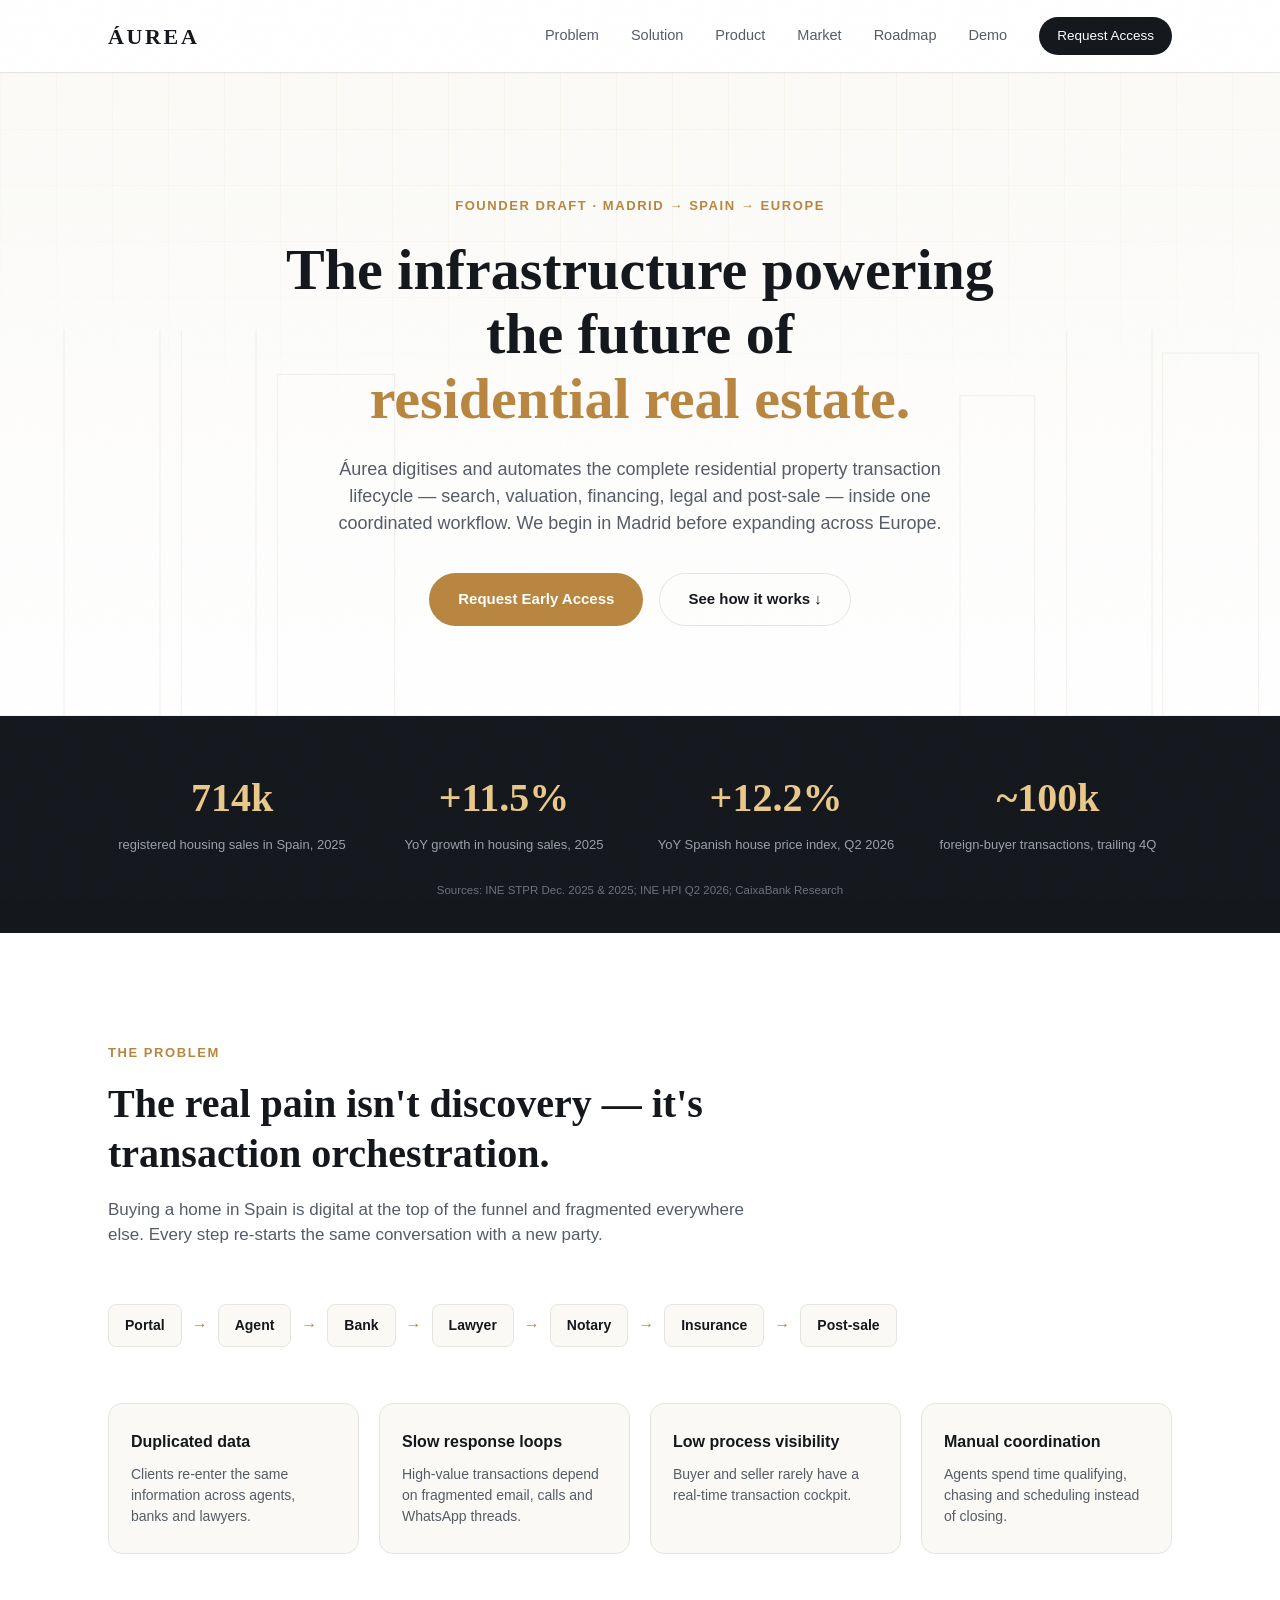
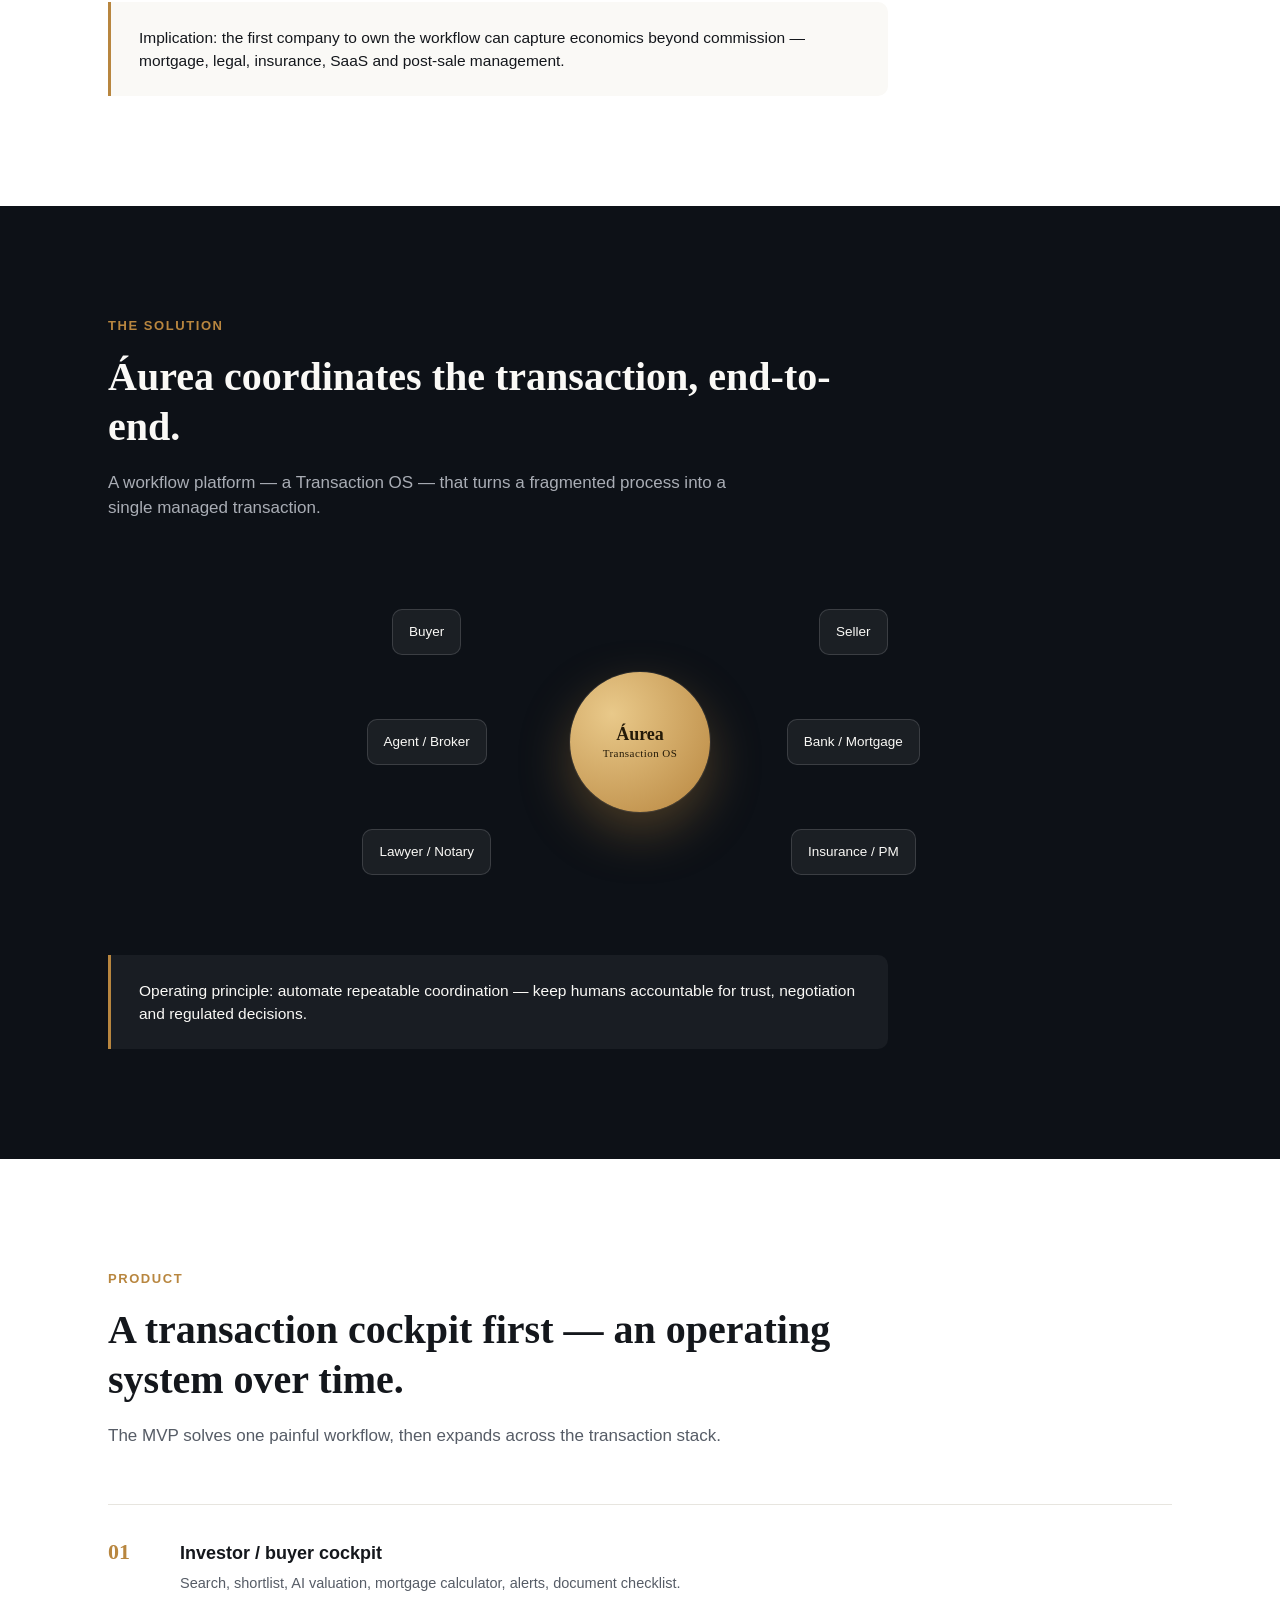
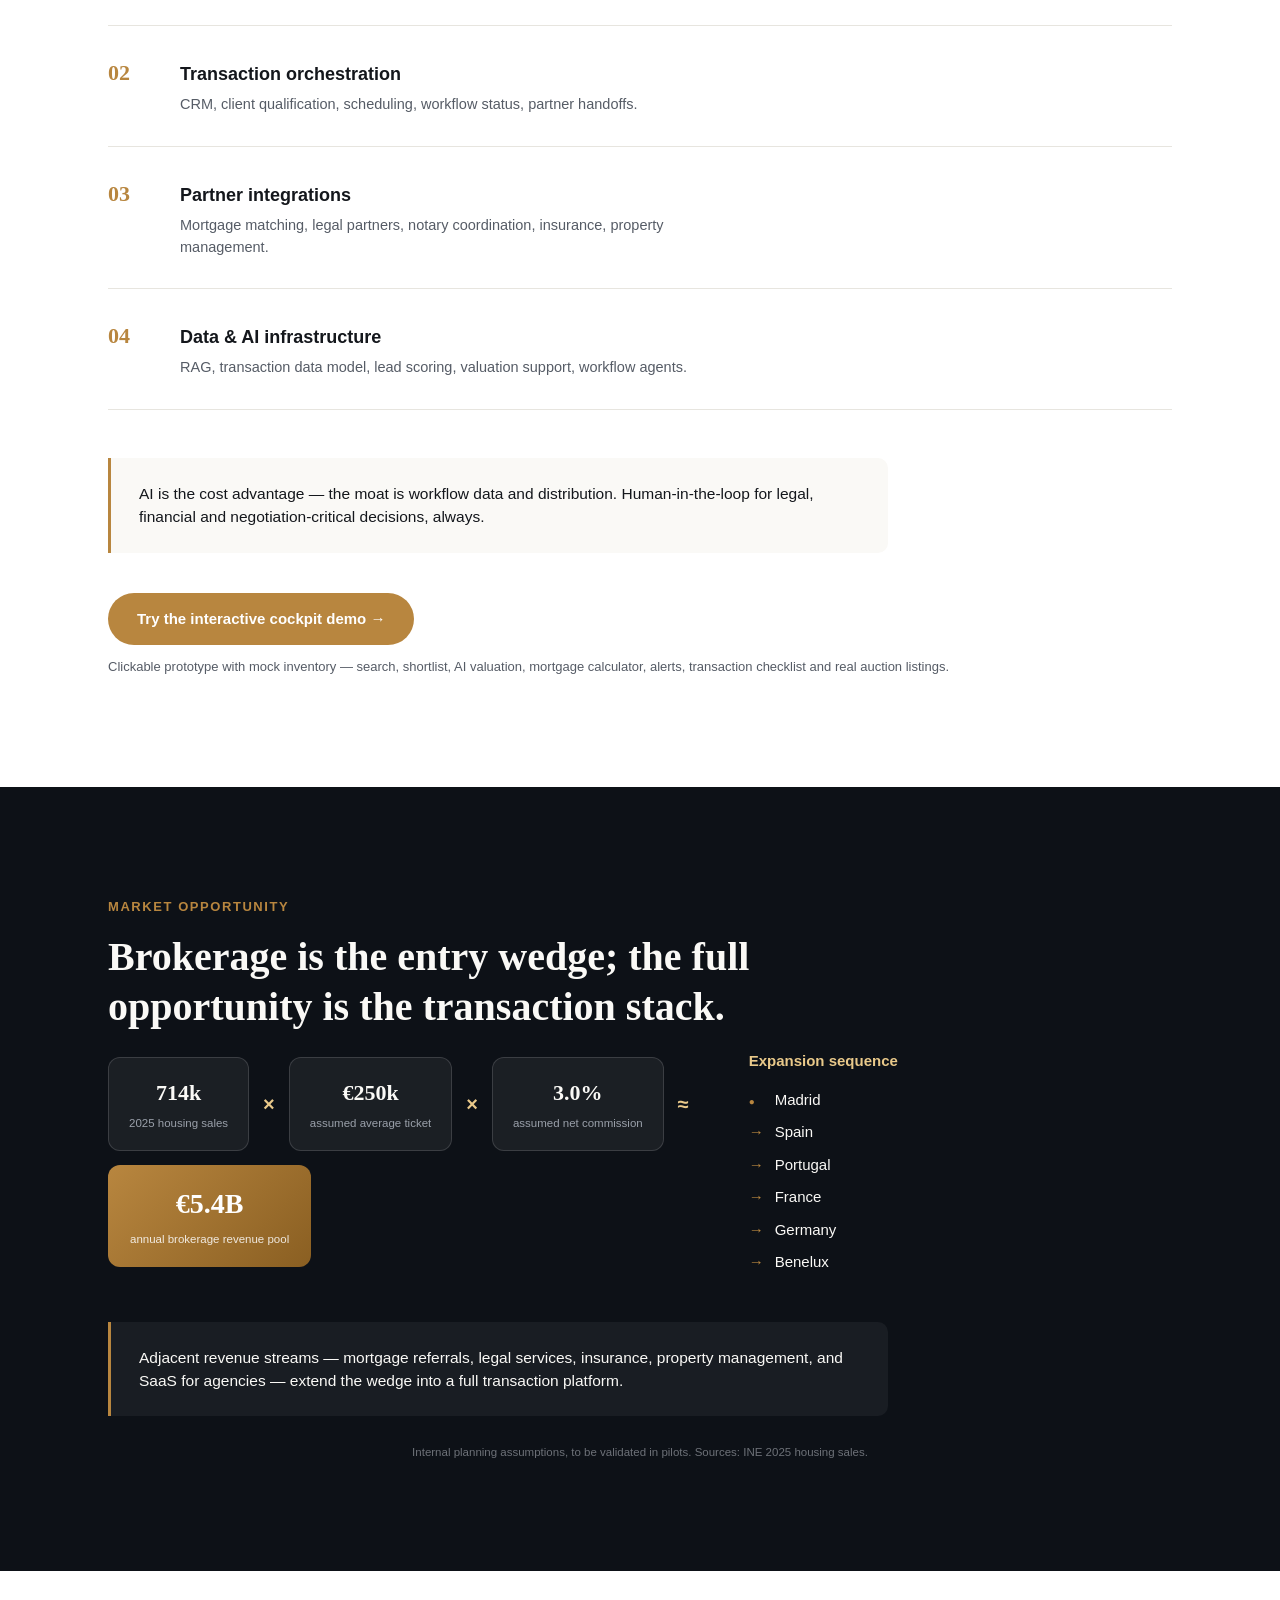
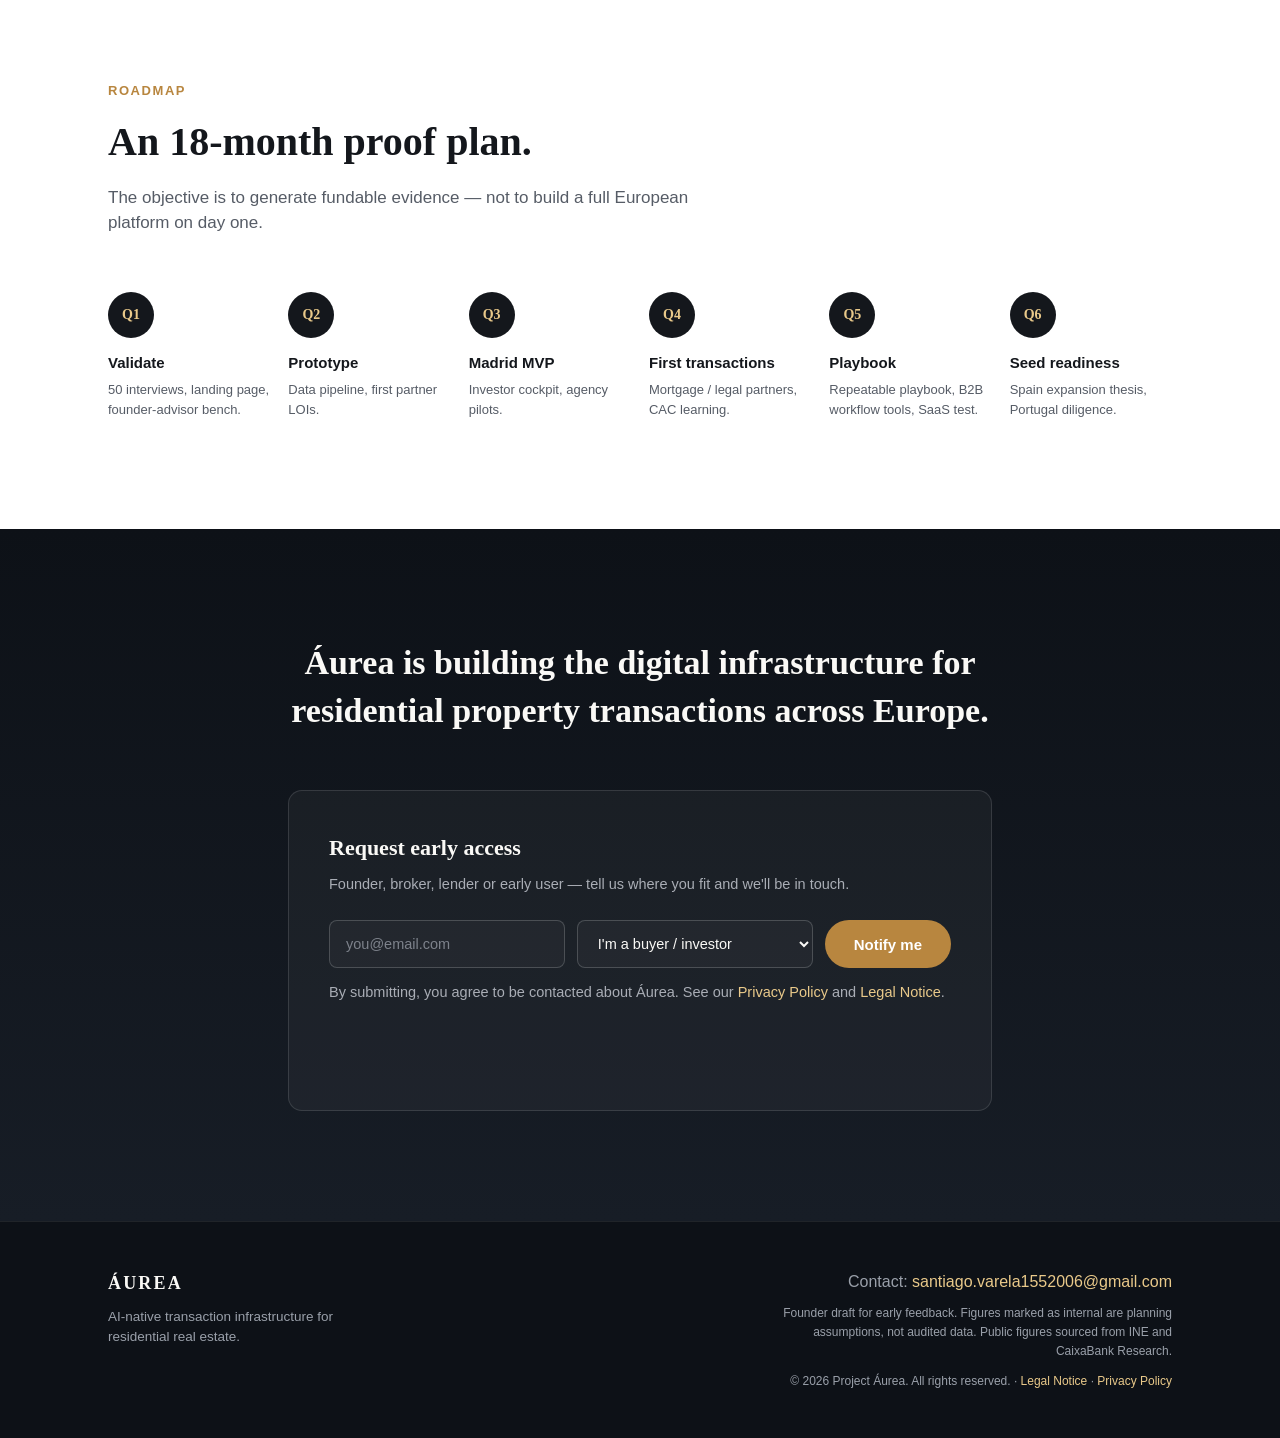
==== index.html @ 5ff8ce3e "Add files via upload" ====
<!DOCTYPE html>
<html lang="en">
<head>
<meta charset="UTF-8">
<meta name="viewport" content="width=device-width, initial-scale=1.0">
<title>Áurea — AI-Native Transaction Infrastructure for Residential Real Estate</title>
<meta name="description" content="Áurea digitises and automates the complete residential property transaction lifecycle — starting in Madrid, expanding across Europe.">
<link rel="icon" href="data:image/svg+xml,<svg xmlns=%22http://www.w3.org/2000/svg%22 viewBox=%220 0 100 100%22><text y=%22.9em%22 font-size=%2290%22 fill=%22%23c9a35a%22>A</text></svg>">
<link rel="stylesheet" href="styles.css">
</head>
<body>

<div class="noise-overlay"></div>

<header class="site-header" id="header">
  <div class="container header-inner">
    <a href="#top" class="logo">ÁUREA</a>
    <nav class="main-nav" id="main-nav">
      <a href="#problem">Problem</a>
      <a href="#solution">Solution</a>
      <a href="#product">Product</a>
      <a href="#market">Market</a>
      <a href="#roadmap">Roadmap</a>
      <a href="cockpit/index.html">Demo</a>
      <a href="#contact" class="nav-cta">Request Access</a>
    </nav>
    <button class="nav-toggle" id="nav-toggle" aria-label="Toggle menu">
      <span></span><span></span><span></span>
    </button>
  </div>
</header>

<main id="top">

  <!-- HERO -->
  <section class="hero">
    <div class="hero-bg" aria-hidden="true">
      <svg viewBox="0 0 1200 800" preserveAspectRatio="xMidYMax slice" class="skyline">
        <g fill="none" stroke="currentColor" stroke-width="1">
          <rect x="60" y="420" width="90" height="380"/>
          <rect x="170" y="340" width="70" height="460"/>
          <rect x="260" y="480" width="110" height="320"/>
          <rect x="1000" y="380" width="80" height="420"/>
          <rect x="1090" y="460" width="90" height="340"/>
          <rect x="900" y="500" width="70" height="300"/>
          <line x1="0" y1="800" x2="1200" y2="800"/>
        </g>
      </svg>
      <div class="grid-lines"></div>
    </div>
    <div class="container hero-inner reveal">
      <p class="eyebrow">Founder draft &middot; Madrid &rarr; Spain &rarr; Europe</p>
      <h1>The infrastructure powering the future of<br><span class="accent">residential real estate.</span></h1>
      <p class="hero-sub">Áurea digitises and automates the complete residential property transaction
        lifecycle — search, valuation, financing, legal and post-sale — inside one coordinated workflow.
        We begin in Madrid before expanding across Europe.</p>
      <div class="hero-actions">
        <a href="#contact" class="btn btn-primary">Request Early Access</a>
        <a href="#solution" class="btn btn-ghost">See how it works ↓</a>
      </div>
    </div>
  </section>

  <!-- STATS BAR -->
  <section class="stats-bar reveal">
    <div class="container stats-grid">
      <div class="stat">
        <span class="stat-num">714k</span>
        <span class="stat-label">registered housing sales in Spain, 2025</span>
      </div>
      <div class="stat">
        <span class="stat-num">+11.5%</span>
        <span class="stat-label">YoY growth in housing sales, 2025</span>
      </div>
      <div class="stat">
        <span class="stat-num">+12.2%</span>
        <span class="stat-label">YoY Spanish house price index, Q2 2026</span>
      </div>
      <div class="stat">
        <span class="stat-num">~100k</span>
        <span class="stat-label">foreign-buyer transactions, trailing 4Q</span>
      </div>
    </div>
    <p class="container stats-source">Sources: INE STPR Dec. 2025 &amp; 2025; INE HPI Q2 2026; CaixaBank Research</p>
  </section>

  <!-- PROBLEM -->
  <section class="section" id="problem">
    <div class="container">
      <p class="section-eyebrow reveal">The Problem</p>
      <h2 class="section-title reveal">The real pain isn't discovery — it's transaction orchestration.</h2>
      <p class="section-lead reveal">Buying a home in Spain is digital at the top of the funnel and fragmented
        everywhere else. Every step re-starts the same conversation with a new party.</p>

      <div class="journey reveal" aria-label="Fragmented buyer journey">
        <span>Portal</span><i>→</i><span>Agent</span><i>→</i><span>Bank</span><i>→</i>
        <span>Lawyer</span><i>→</i><span>Notary</span><i>→</i><span>Insurance</span><i>→</i><span>Post-sale</span>
      </div>

      <div class="card-grid reveal">
        <div class="pain-card">
          <h3>Duplicated data</h3>
          <p>Clients re-enter the same information across agents, banks and lawyers.</p>
        </div>
        <div class="pain-card">
          <h3>Slow response loops</h3>
          <p>High-value transactions depend on fragmented email, calls and WhatsApp threads.</p>
        </div>
        <div class="pain-card">
          <h3>Low process visibility</h3>
          <p>Buyer and seller rarely have a real-time transaction cockpit.</p>
        </div>
        <div class="pain-card">
          <h3>Manual coordination</h3>
          <p>Agents spend time qualifying, chasing and scheduling instead of closing.</p>
        </div>
      </div>

      <p class="callout reveal">Implication: the first company to own the workflow can capture economics
        beyond commission — mortgage, legal, insurance, SaaS and post-sale management.</p>
    </div>
  </section>

  <!-- SOLUTION -->
  <section class="section section-dark" id="solution">
    <div class="container">
      <p class="section-eyebrow reveal">The Solution</p>
      <h2 class="section-title reveal">Áurea coordinates the transaction, end-to-end.</h2>
      <p class="section-lead reveal">A workflow platform — a Transaction OS — that turns a fragmented process
        into a single managed transaction.</p>

      <div class="hub-diagram reveal">
        <div class="hub-center">Áurea<br><span>Transaction OS</span></div>
        <div class="hub-node n1">Buyer</div>
        <div class="hub-node n2">Seller</div>
        <div class="hub-node n3">Agent / Broker</div>
        <div class="hub-node n4">Bank / Mortgage</div>
        <div class="hub-node n5">Lawyer / Notary</div>
        <div class="hub-node n6">Insurance / PM</div>
      </div>

      <p class="callout callout-light reveal">Operating principle: automate repeatable coordination — keep
        humans accountable for trust, negotiation and regulated decisions.</p>
    </div>
  </section>

  <!-- PRODUCT -->
  <section class="section" id="product">
    <div class="container">
      <p class="section-eyebrow reveal">Product</p>
      <h2 class="section-title reveal">A transaction cockpit first — an operating system over time.</h2>
      <p class="section-lead reveal">The MVP solves one painful workflow, then expands across the transaction stack.</p>

      <div class="layer-list reveal">
        <div class="layer-row">
          <span class="layer-num">01</span>
          <div>
            <h3>Investor / buyer cockpit</h3>
            <p>Search, shortlist, AI valuation, mortgage calculator, alerts, document checklist.</p>
          </div>
        </div>
        <div class="layer-row">
          <span class="layer-num">02</span>
          <div>
            <h3>Transaction orchestration</h3>
            <p>CRM, client qualification, scheduling, workflow status, partner handoffs.</p>
          </div>
        </div>
        <div class="layer-row">
          <span class="layer-num">03</span>
          <div>
            <h3>Partner integrations</h3>
            <p>Mortgage matching, legal partners, notary coordination, insurance, property management.</p>
          </div>
        </div>
        <div class="layer-row">
          <span class="layer-num">04</span>
          <div>
            <h3>Data &amp; AI infrastructure</h3>
            <p>RAG, transaction data model, lead scoring, valuation support, workflow agents.</p>
          </div>
        </div>
      </div>

      <p class="callout reveal">AI is the cost advantage — the moat is workflow data and distribution.
        Human-in-the-loop for legal, financial and negotiation-critical decisions, always.</p>

      <div class="reveal" style="margin-top:40px;">
        <a href="cockpit/index.html" class="btn btn-primary">Try the interactive cockpit demo →</a>
        <p style="margin-top:12px; font-size:13px; color:var(--ink-soft);">Clickable prototype with mock inventory — search, shortlist, AI valuation, mortgage calculator, alerts, transaction checklist and real auction listings.</p>
      </div>
    </div>
  </section>

  <!-- MARKET -->
  <section class="section section-dark" id="market">
    <div class="container">
      <p class="section-eyebrow reveal">Market Opportunity</p>
      <h2 class="section-title reveal">Brokerage is the entry wedge; the full opportunity is the transaction stack.</h2>

      <div class="market-grid reveal">
        <div class="market-calc">
          <div class="calc-row"><span>714k</span><small>2025 housing sales</small></div>
          <div class="calc-op">×</div>
          <div class="calc-row"><span>€250k</span><small>assumed average ticket</small></div>
          <div class="calc-op">×</div>
          <div class="calc-row"><span>3.0%</span><small>assumed net commission</small></div>
          <div class="calc-op">≈</div>
          <div class="calc-result"><span>€5.4B</span><small>annual brokerage revenue pool</small></div>
        </div>

        <div class="expansion-path">
          <h3>Expansion sequence</h3>
          <ol>
            <li>Madrid</li>
            <li>Spain</li>
            <li>Portugal</li>
            <li>France</li>
            <li>Germany</li>
            <li>Benelux</li>
          </ol>
        </div>
      </div>

      <p class="callout callout-light reveal">Adjacent revenue streams — mortgage referrals, legal services,
        insurance, property management, and SaaS for agencies — extend the wedge into a full transaction platform.</p>
      <p class="stats-source reveal">Internal planning assumptions, to be validated in pilots. Sources: INE 2025 housing sales.</p>
    </div>
  </section>

  <!-- ROADMAP -->
  <section class="section" id="roadmap">
    <div class="container">
      <p class="section-eyebrow reveal">Roadmap</p>
      <h2 class="section-title reveal">An 18-month proof plan.</h2>
      <p class="section-lead reveal">The objective is to generate fundable evidence — not to build a full
        European platform on day one.</p>

      <div class="timeline reveal">
        <div class="tl-item">
          <div class="tl-marker">Q1</div>
          <div class="tl-content"><h3>Validate</h3><p>50 interviews, landing page, founder-advisor bench.</p></div>
        </div>
        <div class="tl-item">
          <div class="tl-marker">Q2</div>
          <div class="tl-content"><h3>Prototype</h3><p>Data pipeline, first partner LOIs.</p></div>
        </div>
        <div class="tl-item">
          <div class="tl-marker">Q3</div>
          <div class="tl-content"><h3>Madrid MVP</h3><p>Investor cockpit, agency pilots.</p></div>
        </div>
        <div class="tl-item">
          <div class="tl-marker">Q4</div>
          <div class="tl-content"><h3>First transactions</h3><p>Mortgage / legal partners, CAC learning.</p></div>
        </div>
        <div class="tl-item">
          <div class="tl-marker">Q5</div>
          <div class="tl-content"><h3>Playbook</h3><p>Repeatable playbook, B2B workflow tools, SaaS test.</p></div>
        </div>
        <div class="tl-item">
          <div class="tl-marker">Q6</div>
          <div class="tl-content"><h3>Seed readiness</h3><p>Spain expansion thesis, Portugal diligence.</p></div>
        </div>
      </div>
    </div>
  </section>

  <!-- VISION / CTA -->
  <section class="vision reveal">
    <div class="container vision-inner">
      <h2>Áurea is building the digital infrastructure for<br>residential property transactions across Europe.</h2>
      <div id="contact" class="contact-card">
        <h3>Request early access</h3>
        <p>Founder, broker, lender or early user — tell us where you fit and we'll be in touch.</p>
        <form id="access-form" class="access-form">
          <input type="email" id="email-input" name="email" placeholder="you@email.com" required autocomplete="email">
          <select id="role-input" name="role">
            <option value="Prospective buyer/investor">I'm a buyer / investor</option>
            <option value="Agency / broker">I'm an agency / broker</option>
            <option value="Mortgage / legal / insurance partner">I'm a potential partner</option>
            <option value="Investor / advisor">I'm an investor / advisor</option>
            <option value="Other">Other</option>
          </select>
          <button type="submit" class="btn btn-primary">Notify me</button>
        </form>
        <p class="form-consent">By submitting, you agree to be contacted about Áurea. See our <a href="privacy.html">Privacy Policy</a> and <a href="legal-notice.html">Legal Notice</a>.</p>
        <p id="form-note" class="form-note"></p>
      </div>
    </div>
  </section>

</main>

<footer class="site-footer">
  <div class="container footer-inner">
    <div>
      <span class="logo small">ÁUREA</span>
      <p class="footer-tag">AI-native transaction infrastructure for residential real estate.</p>
    </div>
    <div class="footer-meta">
      <p>Contact: <a href="mailto:santiago.varela1552006@gmail.com">santiago.varela1552006@gmail.com</a></p>
      <p class="footer-disclaimer">Founder draft for early feedback. Figures marked as internal are planning
        assumptions, not audited data. Public figures sourced from INE and CaixaBank Research.</p>
      <p class="footer-copy">© <span id="year"></span> Project Áurea. All rights reserved. &middot; <a href="legal-notice.html">Legal Notice</a> &middot; <a href="privacy.html">Privacy Policy</a></p>
    </div>
  </div>
</footer>

<script src="script.js"></script>
</body>
</html>
---- styles.css ----
:root {
  --bg: #ffffff;
  --bg-dark: #0d1117;
  --ink: #14171c;
  --ink-soft: #565c66;
  --line: #e7e5df;
  --gold: #b8863f;
  --gold-light: #e9c98a;
  --cream: #faf9f6;
  --radius: 14px;
  --maxw: 1120px;
  --ff: "Inter", -apple-system, BlinkMacSystemFont, "Segoe UI", Helvetica, Arial, sans-serif;
  --ff-serif: "Georgia", "Times New Roman", serif;
}

* { box-sizing: border-box; margin: 0; padding: 0; }

html { scroll-behavior: smooth; }

body {
  font-family: var(--ff);
  color: var(--ink);
  background: var(--bg);
  line-height: 1.5;
  -webkit-font-smoothing: antialiased;
}

.container {
  max-width: var(--maxw);
  margin: 0 auto;
  padding: 0 28px;
}

.noise-overlay {
  position: fixed;
  inset: 0;
  pointer-events: none;
  z-index: 9999;
  opacity: 0.02;
  background-image: url("data:image/svg+xml,%3Csvg xmlns='http://www.w3.org/2000/svg' width='120' height='120'%3E%3Cfilter id='n'%3E%3CfeTurbulence type='fractalNoise' baseFrequency='0.9' numOctaves='2' stitchTiles='stitch'/%3E%3C/filter%3E%3Crect width='100%25' height='100%25' filter='url(%23n)'/%3E%3C/svg%3E");
}

/* ---------- Header ---------- */
.site-header {
  position: sticky;
  top: 0;
  z-index: 100;
  background: rgba(255,255,255,0.85);
  backdrop-filter: blur(10px);
  border-bottom: 1px solid var(--line);
}

.header-inner {
  display: flex;
  align-items: center;
  justify-content: space-between;
  height: 72px;
}

.logo {
  font-family: var(--ff-serif);
  font-size: 22px;
  letter-spacing: 0.12em;
  font-weight: 700;
  color: var(--ink);
  text-decoration: none;
}
.logo.small { font-size: 18px; color: var(--cream); }

.main-nav {
  display: flex;
  align-items: center;
  gap: 32px;
}

.main-nav a {
  color: var(--ink-soft);
  text-decoration: none;
  font-size: 14.5px;
  font-weight: 500;
  transition: color 0.2s;
}
.main-nav a:hover { color: var(--ink); }

.nav-cta {
  background: var(--ink);
  color: #fff !important;
  padding: 9px 18px;
  border-radius: 30px;
  font-size: 13.5px !important;
}
.nav-cta:hover { background: var(--gold); }

.nav-toggle {
  display: none;
  flex-direction: column;
  gap: 5px;
  background: none;
  border: none;
  cursor: pointer;
  padding: 6px;
}
.nav-toggle span { width: 22px; height: 2px; background: var(--ink); display: block; }

/* ---------- Buttons ---------- */
.btn {
  display: inline-flex;
  align-items: center;
  justify-content: center;
  padding: 14px 28px;
  border-radius: 40px;
  font-size: 15px;
  font-weight: 600;
  text-decoration: none;
  cursor: pointer;
  border: 1px solid transparent;
  transition: all 0.2s ease;
}
.btn-primary {
  background: var(--gold);
  color: #fff;
}
.btn-primary:hover { background: #a3762f; transform: translateY(-1px); }
.btn-ghost {
  background: transparent;
  color: var(--ink);
  border-color: var(--line);
}
.btn-ghost:hover { border-color: var(--ink); }

.section-dark .btn-ghost { color: var(--cream); border-color: rgba(255,255,255,0.25); }

/* ---------- Hero ---------- */
.hero {
  position: relative;
  padding: 120px 0 90px;
  overflow: hidden;
  background: linear-gradient(180deg, #fbfaf7 0%, #ffffff 100%);
}

.hero-bg {
  position: absolute;
  inset: 0;
  z-index: 0;
  color: var(--line);
  overflow: hidden;
}
.skyline { position: absolute; bottom: 0; left: 0; width: 100%; height: 60%; opacity: 0.55; }
.grid-lines {
  position: absolute;
  inset: 0;
  background-image:
    linear-gradient(rgba(184,134,63,0.05) 1px, transparent 1px),
    linear-gradient(90deg, rgba(184,134,63,0.05) 1px, transparent 1px);
  background-size: 56px 56px;
  mask-image: radial-gradient(ellipse 70% 60% at 50% 0%, black 40%, transparent 100%);
}

.hero-inner {
  position: relative;
  z-index: 1;
  max-width: 780px;
  margin: 0 auto;
  text-align: center;
}

.eyebrow {
  display: inline-block;
  font-size: 13px;
  font-weight: 600;
  letter-spacing: 0.12em;
  text-transform: uppercase;
  color: var(--gold);
  margin-bottom: 22px;
}

.hero h1 {
  font-family: var(--ff-serif);
  font-size: clamp(34px, 5.5vw, 58px);
  line-height: 1.12;
  font-weight: 700;
  color: var(--ink);
  margin-bottom: 24px;
}
.hero h1 .accent { color: var(--gold); }

.hero-sub {
  font-size: 18px;
  color: var(--ink-soft);
  max-width: 620px;
  margin: 0 auto 36px;
}

.hero-actions {
  display: flex;
  gap: 16px;
  justify-content: center;
  flex-wrap: wrap;
}

/* ---------- Stats bar ---------- */
.stats-bar {
  background: var(--ink);
  color: var(--cream);
  padding: 52px 0 34px;
}
.stats-grid {
  display: grid;
  grid-template-columns: repeat(4, 1fr);
  gap: 24px;
  text-align: center;
}
.stat-num {
  display: block;
  font-family: var(--ff-serif);
  font-size: 40px;
  color: var(--gold-light);
  font-weight: 700;
  margin-bottom: 8px;
}
.stat-label {
  display: block;
  font-size: 13px;
  color: #9aa0aa;
  line-height: 1.4;
}
.stats-source {
  text-align: center;
  font-size: 11.5px;
  color: #6d7178;
  margin-top: 28px;
}

/* ---------- Sections ---------- */
.section {
  padding: 110px 0;
}
.section-dark {
  background: var(--bg-dark);
  color: var(--cream);
}
.section-dark .section-lead { color: #a9adb5; }
.section-dark .callout { color: var(--cream); }

.section-eyebrow {
  font-size: 13px;
  font-weight: 700;
  letter-spacing: 0.12em;
  text-transform: uppercase;
  color: var(--gold);
  margin-bottom: 16px;
}

.section-title {
  font-family: var(--ff-serif);
  font-size: clamp(28px, 3.6vw, 40px);
  line-height: 1.25;
  font-weight: 700;
  max-width: 780px;
  margin-bottom: 18px;
}

.section-lead {
  font-size: 17px;
  color: var(--ink-soft);
  max-width: 640px;
  margin-bottom: 56px;
}

.callout {
  margin-top: 48px;
  padding: 24px 28px;
  border-left: 3px solid var(--gold);
  background: var(--cream);
  border-radius: 0 10px 10px 0;
  font-size: 15.5px;
  color: var(--ink);
  max-width: 780px;
}
.callout-light { background: rgba(255,255,255,0.05); }

/* ---------- Journey ---------- */
.journey {
  display: flex;
  flex-wrap: wrap;
  align-items: center;
  gap: 10px;
  margin-bottom: 56px;
}
.journey span {
  background: var(--cream);
  border: 1px solid var(--line);
  padding: 10px 16px;
  border-radius: 8px;
  font-size: 14px;
  font-weight: 600;
}
.journey i { color: var(--gold); font-style: normal; font-size: 16px; }

/* ---------- Cards ---------- */
.card-grid {
  display: grid;
  grid-template-columns: repeat(4, 1fr);
  gap: 20px;
}
.pain-card {
  background: var(--cream);
  border: 1px solid var(--line);
  border-radius: var(--radius);
  padding: 26px 22px;
}
.pain-card h3 {
  font-size: 16px;
  margin-bottom: 10px;
}
.pain-card p {
  font-size: 14px;
  color: var(--ink-soft);
}

/* ---------- Hub diagram ---------- */
.hub-diagram {
  position: relative;
  display: grid;
  grid-template-columns: repeat(3, 1fr);
  grid-template-rows: repeat(3, 110px);
  place-items: center;
  max-width: 640px;
  margin: 0 auto 40px;
}
.hub-center {
  grid-column: 2;
  grid-row: 2;
  width: 140px;
  height: 140px;
  border-radius: 50%;
  background: radial-gradient(circle at 30% 30%, var(--gold-light), var(--gold));
  color: #241a08;
  display: flex;
  align-items: center;
  justify-content: center;
  flex-direction: column;
  text-align: center;
  font-family: var(--ff-serif);
  font-weight: 700;
  font-size: 18px;
  line-height: 1.3;
  box-shadow: 0 0 0 1px rgba(255,255,255,0.08), 0 20px 50px rgba(184,134,63,0.35);
}
.hub-center span { font-size: 11px; font-weight: 500; letter-spacing: 0.04em; }

.hub-node {
  background: rgba(255,255,255,0.06);
  border: 1px solid rgba(255,255,255,0.14);
  color: var(--cream);
  padding: 12px 16px;
  border-radius: 10px;
  font-size: 13.5px;
  font-weight: 500;
  text-align: center;
}
.n1 { grid-column: 1; grid-row: 1; }
.n2 { grid-column: 3; grid-row: 1; }
.n3 { grid-column: 1; grid-row: 2; }
.n4 { grid-column: 3; grid-row: 2; }
.n5 { grid-column: 1; grid-row: 3; }
.n6 { grid-column: 3; grid-row: 3; }

/* ---------- Layer list ---------- */
.layer-list {
  display: flex;
  flex-direction: column;
  gap: 0;
  border-top: 1px solid var(--line);
}
.layer-row {
  display: flex;
  gap: 28px;
  padding: 30px 0;
  border-bottom: 1px solid var(--line);
  align-items: baseline;
}
.layer-num {
  font-family: var(--ff-serif);
  font-size: 22px;
  color: var(--gold);
  font-weight: 700;
  min-width: 44px;
}
.layer-row h3 { font-size: 18px; margin-bottom: 6px; }
.layer-row p { font-size: 14.5px; color: var(--ink-soft); max-width: 560px; }

/* ---------- Market ---------- */
.market-grid {
  display: grid;
  grid-template-columns: 1.4fr 1fr;
  gap: 48px;
  align-items: center;
  margin-bottom: 40px;
}
.market-calc {
  display: flex;
  align-items: center;
  gap: 14px;
  flex-wrap: wrap;
}
.calc-row {
  background: rgba(255,255,255,0.06);
  border: 1px solid rgba(255,255,255,0.14);
  border-radius: 12px;
  padding: 18px 20px;
  text-align: center;
  min-width: 120px;
}
.calc-row span { display: block; font-family: var(--ff-serif); font-size: 22px; color: var(--cream); font-weight: 700; }
.calc-row small { display: block; font-size: 11.5px; color: #9aa0aa; margin-top: 6px; }
.calc-op { font-size: 20px; color: var(--gold-light); font-weight: 700; }
.calc-result {
  background: linear-gradient(135deg, var(--gold), #8a5f22);
  border-radius: 12px;
  padding: 18px 22px;
  text-align: center;
  min-width: 140px;
}
.calc-result span { display: block; font-family: var(--ff-serif); font-size: 28px; color: #fff; font-weight: 700; }
.calc-result small { display: block; font-size: 11.5px; color: rgba(255,255,255,0.85); margin-top: 6px; }

.expansion-path h3 {
  font-size: 15px;
  color: var(--gold-light);
  margin-bottom: 16px;
  font-weight: 600;
}
.expansion-path ol {
  list-style: none;
  display: flex;
  flex-direction: column;
  gap: 10px;
}
.expansion-path li {
  position: relative;
  padding-left: 26px;
  font-size: 15px;
  color: var(--cream);
  font-weight: 500;
}
.expansion-path li::before {
  content: "→";
  position: absolute;
  left: 0;
  color: var(--gold);
}
.expansion-path li:first-child::before { content: "●"; font-size: 10px; top: 5px; }

/* ---------- Timeline ---------- */
.timeline {
  display: grid;
  grid-template-columns: repeat(6, 1fr);
  gap: 18px;
}
.tl-item {
  display: flex;
  flex-direction: column;
  gap: 14px;
}
.tl-marker {
  width: 46px;
  height: 46px;
  border-radius: 50%;
  background: var(--ink);
  color: var(--gold-light);
  display: flex;
  align-items: center;
  justify-content: center;
  font-family: var(--ff-serif);
  font-weight: 700;
  font-size: 14px;
}
.tl-content h3 { font-size: 15px; margin-bottom: 6px; }
.tl-content p { font-size: 13px; color: var(--ink-soft); }

/* ---------- Vision / CTA ---------- */
.vision {
  background: linear-gradient(180deg, #0d1117 0%, #171d26 100%);
  color: var(--cream);
  padding: 110px 0;
  text-align: center;
}
.vision-inner { max-width: 760px; margin: 0 auto; }
.vision h2 {
  font-family: var(--ff-serif);
  font-size: clamp(24px, 3.4vw, 34px);
  line-height: 1.4;
  font-weight: 700;
  margin-bottom: 56px;
}

.contact-card {
  background: rgba(255,255,255,0.04);
  border: 1px solid rgba(255,255,255,0.12);
  border-radius: var(--radius);
  padding: 40px;
  text-align: left;
}
.contact-card h3 { font-family: var(--ff-serif); font-size: 22px; margin-bottom: 10px; }
.contact-card p { font-size: 14.5px; color: #a9adb5; margin-bottom: 24px; }

.access-form {
  display: flex;
  gap: 12px;
  flex-wrap: wrap;
}
.access-form input,
.access-form select {
  flex: 1 1 200px;
  padding: 14px 16px;
  border-radius: 8px;
  border: 1px solid rgba(255,255,255,0.18);
  background: rgba(255,255,255,0.03);
  color: var(--cream);
  font-size: 14.5px;
  font-family: var(--ff);
}
.access-form input::placeholder { color: #7d828b; }
.access-form button { flex: 0 0 auto; }
.access-form select option {
  background: #1a1f27;
  color: var(--cream);
}

.form-consent {
  margin-top: 14px;
  font-size: 12.5px;
  color: #7d828b;
}
.form-consent a { color: var(--gold-light); text-decoration: none; }
.form-consent a:hover { text-decoration: underline; }

.form-note {
  margin-top: 16px;
  font-size: 14px;
  color: var(--gold-light);
  min-height: 18px;
}

/* ---------- Footer ---------- */
.site-footer {
  background: var(--bg-dark);
  color: #9aa0aa;
  padding: 48px 0;
  border-top: 1px solid rgba(255,255,255,0.08);
}
.footer-inner {
  display: flex;
  justify-content: space-between;
  gap: 40px;
  flex-wrap: wrap;
}
.footer-tag { font-size: 13.5px; margin-top: 10px; max-width: 260px; }
.footer-meta { text-align: right; max-width: 420px; }
.footer-meta a { color: var(--gold-light); text-decoration: none; }
.footer-disclaimer { font-size: 12px; margin: 10px 0; line-height: 1.6; }
.footer-copy { font-size: 12px; }

/* ---------- Reveal animation ---------- */
.reveal {
  opacity: 0;
  transform: translateY(24px);
  transition: opacity 0.7s ease, transform 0.7s ease;
}
.reveal.in-view {
  opacity: 1;
  transform: translateY(0);
}

/* ---------- Responsive ---------- */
@media (max-width: 900px) {
  .card-grid { grid-template-columns: 1fr 1fr; }
  .stats-grid { grid-template-columns: 1fr 1fr; }
  .market-grid { grid-template-columns: 1fr; }
  .timeline { grid-template-columns: repeat(3, 1fr); }
  .footer-meta { text-align: left; }
}

@media (max-width: 720px) {
  .main-nav {
    position: fixed;
    top: 72px;
    left: 0;
    right: 0;
    background: #fff;
    flex-direction: column;
    align-items: flex-start;
    padding: 24px 28px;
    gap: 18px;
    border-bottom: 1px solid var(--line);
    transform: translateY(-130%);
    transition: transform 0.25s ease;
  }
  .main-nav.open { transform: translateY(0); }
  .nav-toggle { display: flex; }
  .card-grid { grid-template-columns: 1fr; }
  .stats-grid { grid-template-columns: 1fr 1fr; }
  .hub-diagram { grid-template-rows: repeat(3, 90px); }
  .hub-node { font-size: 11.5px; padding: 8px 10px; }
  .hub-center { width: 110px; height: 110px; font-size: 15px; }
  .timeline { grid-template-columns: 1fr 1fr; }
  .access-form { flex-direction: column; }
  .access-form button { width: 100%; }
}
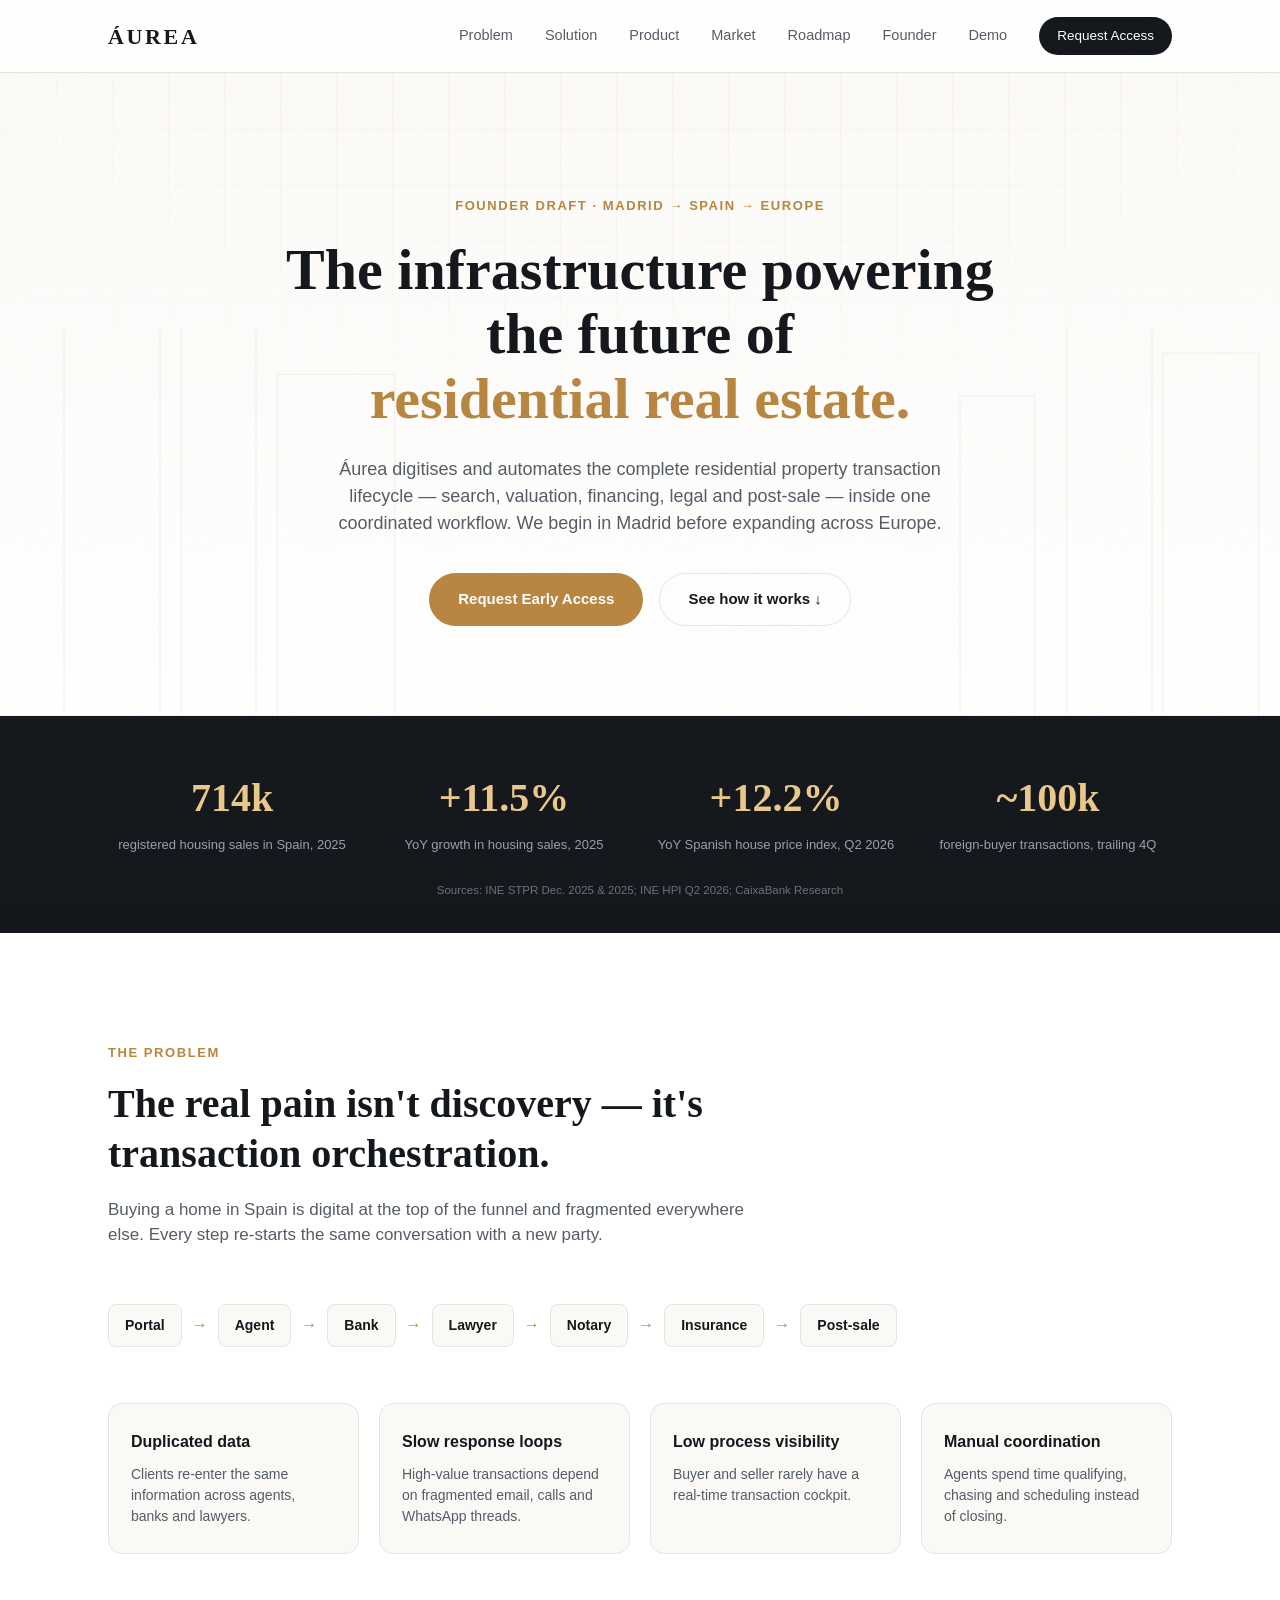
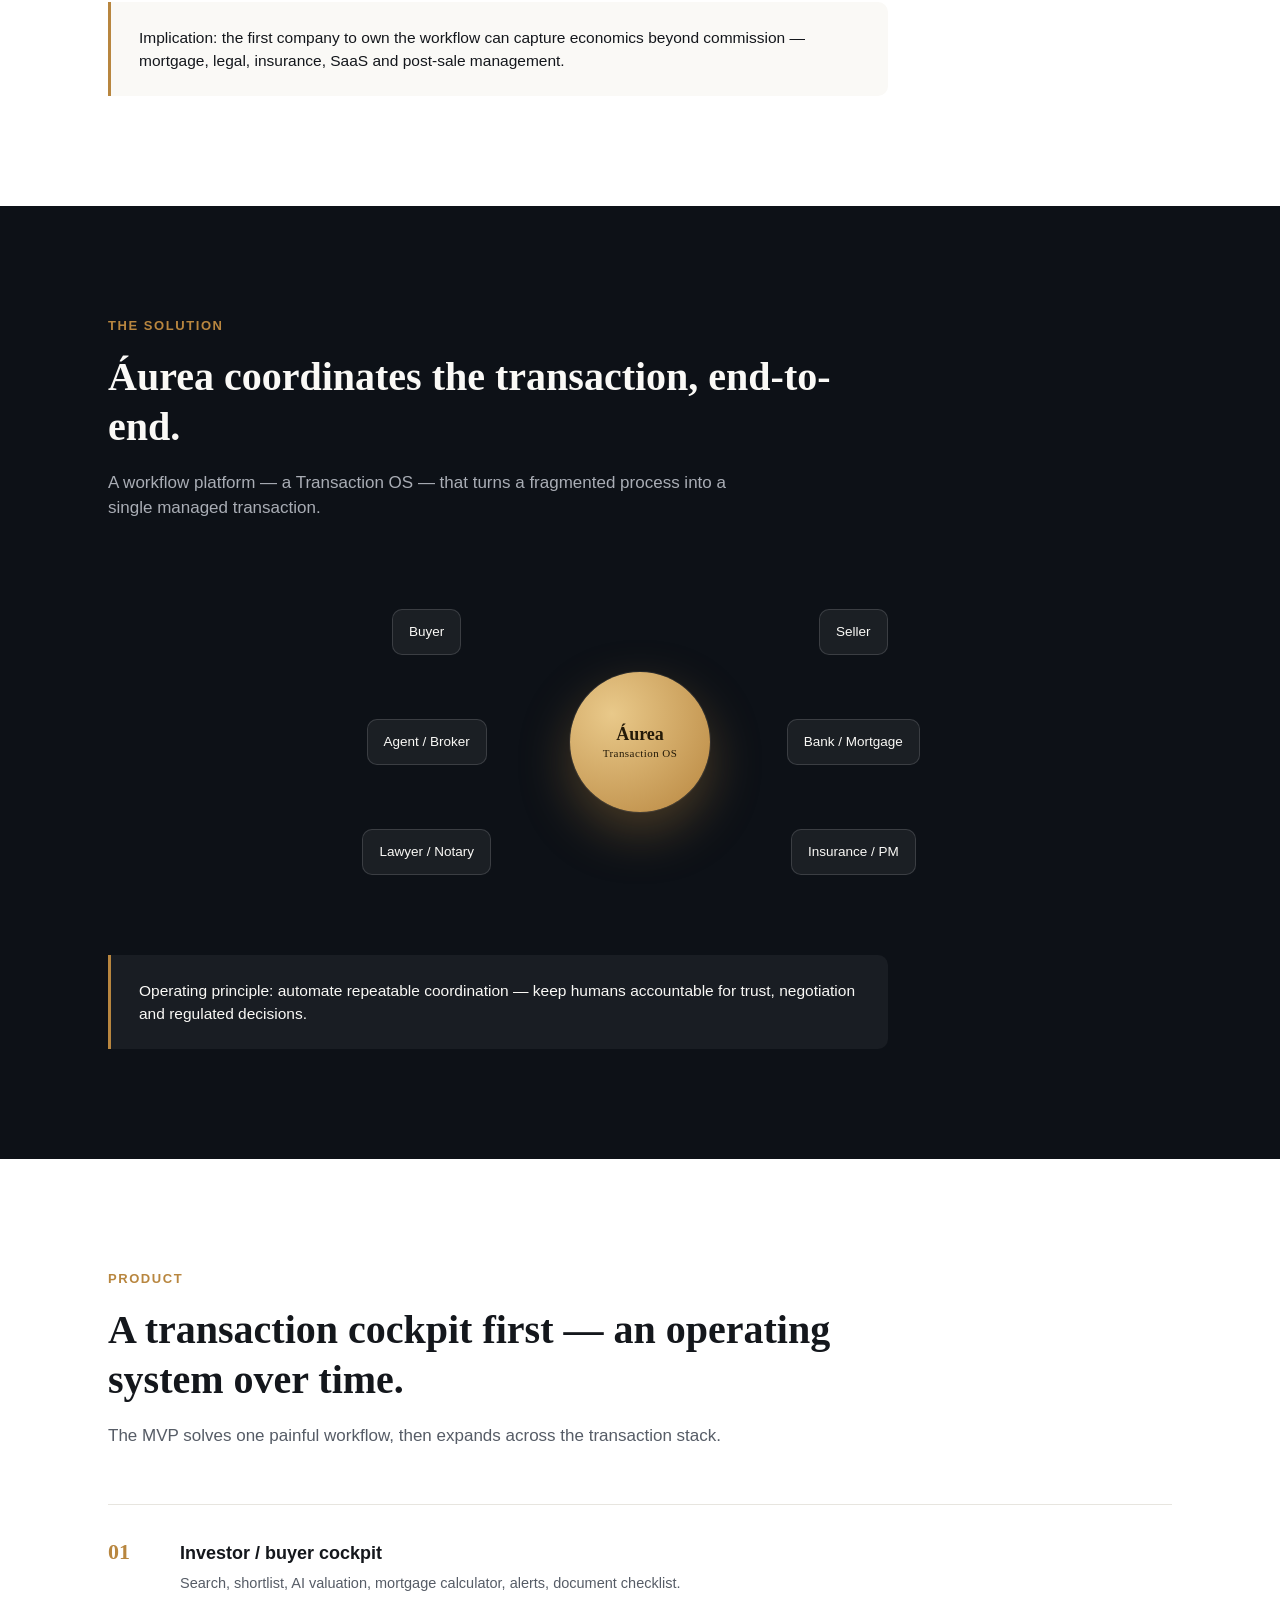
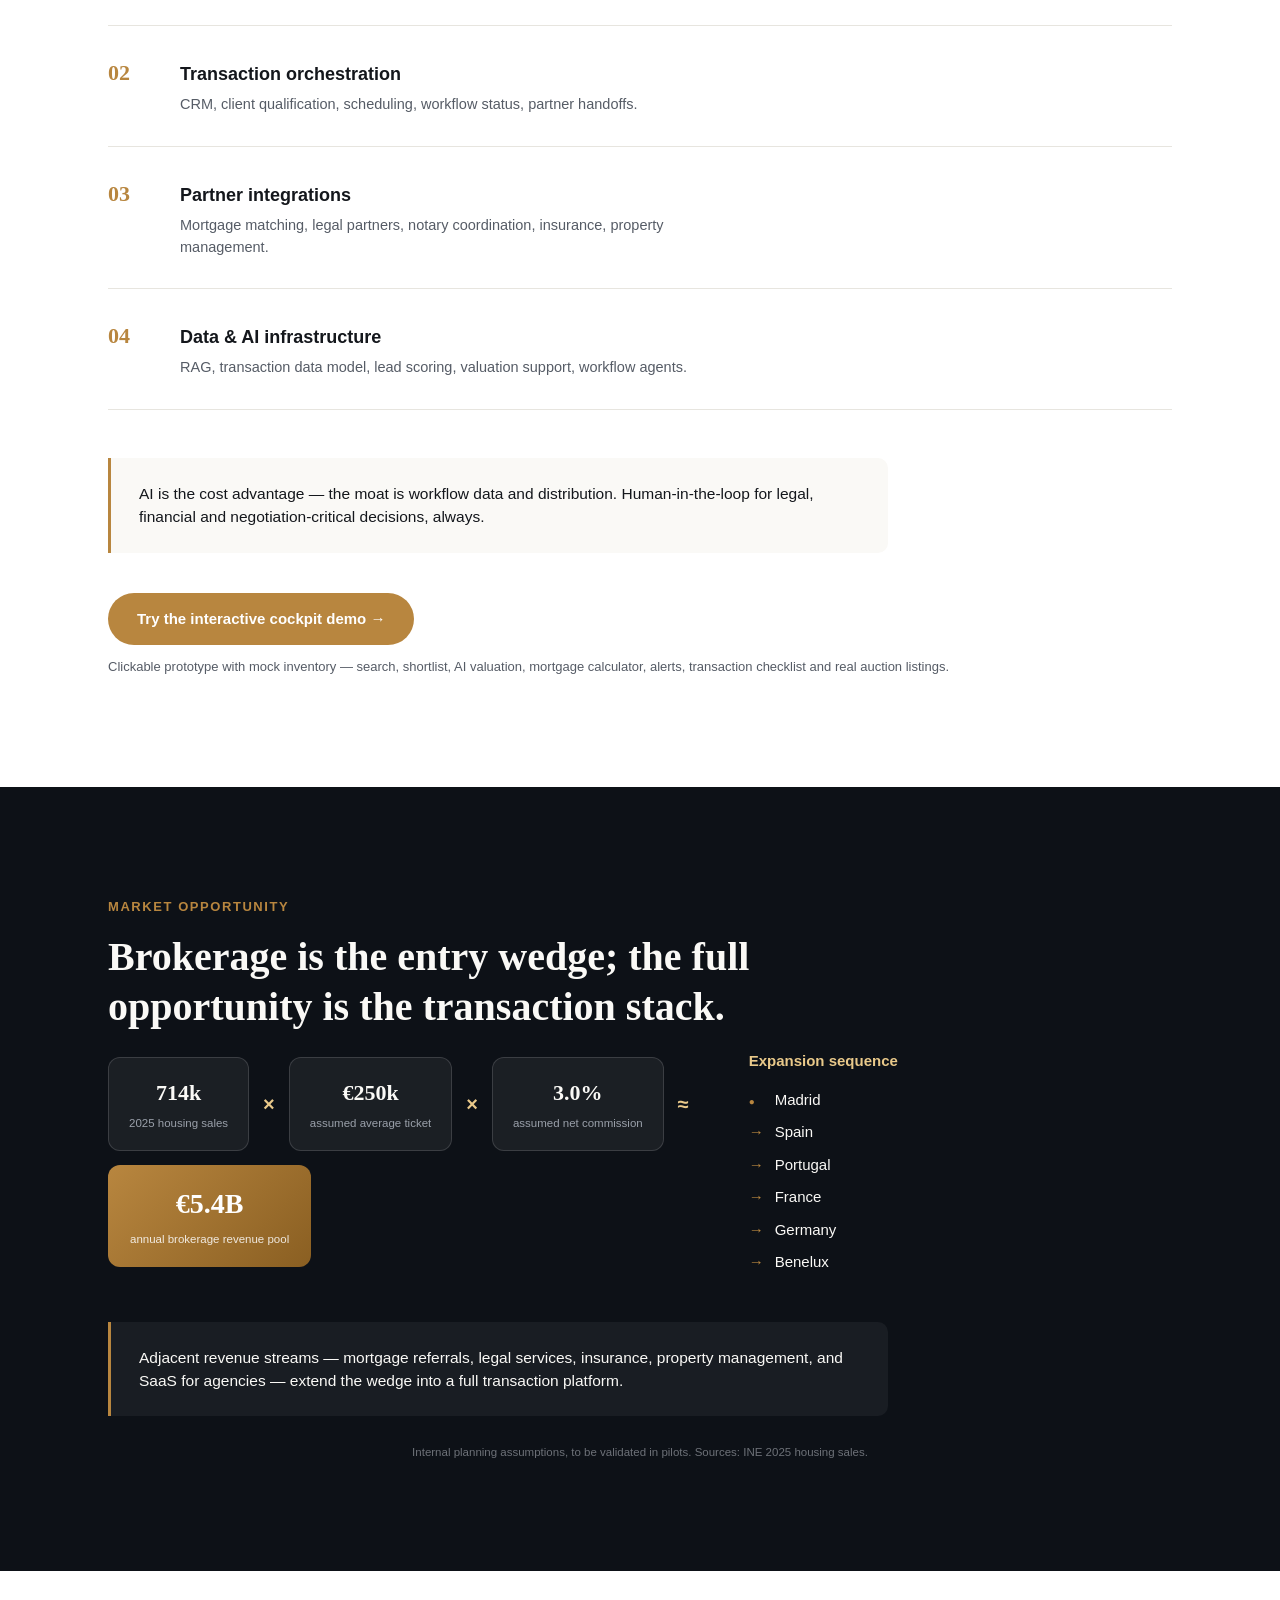
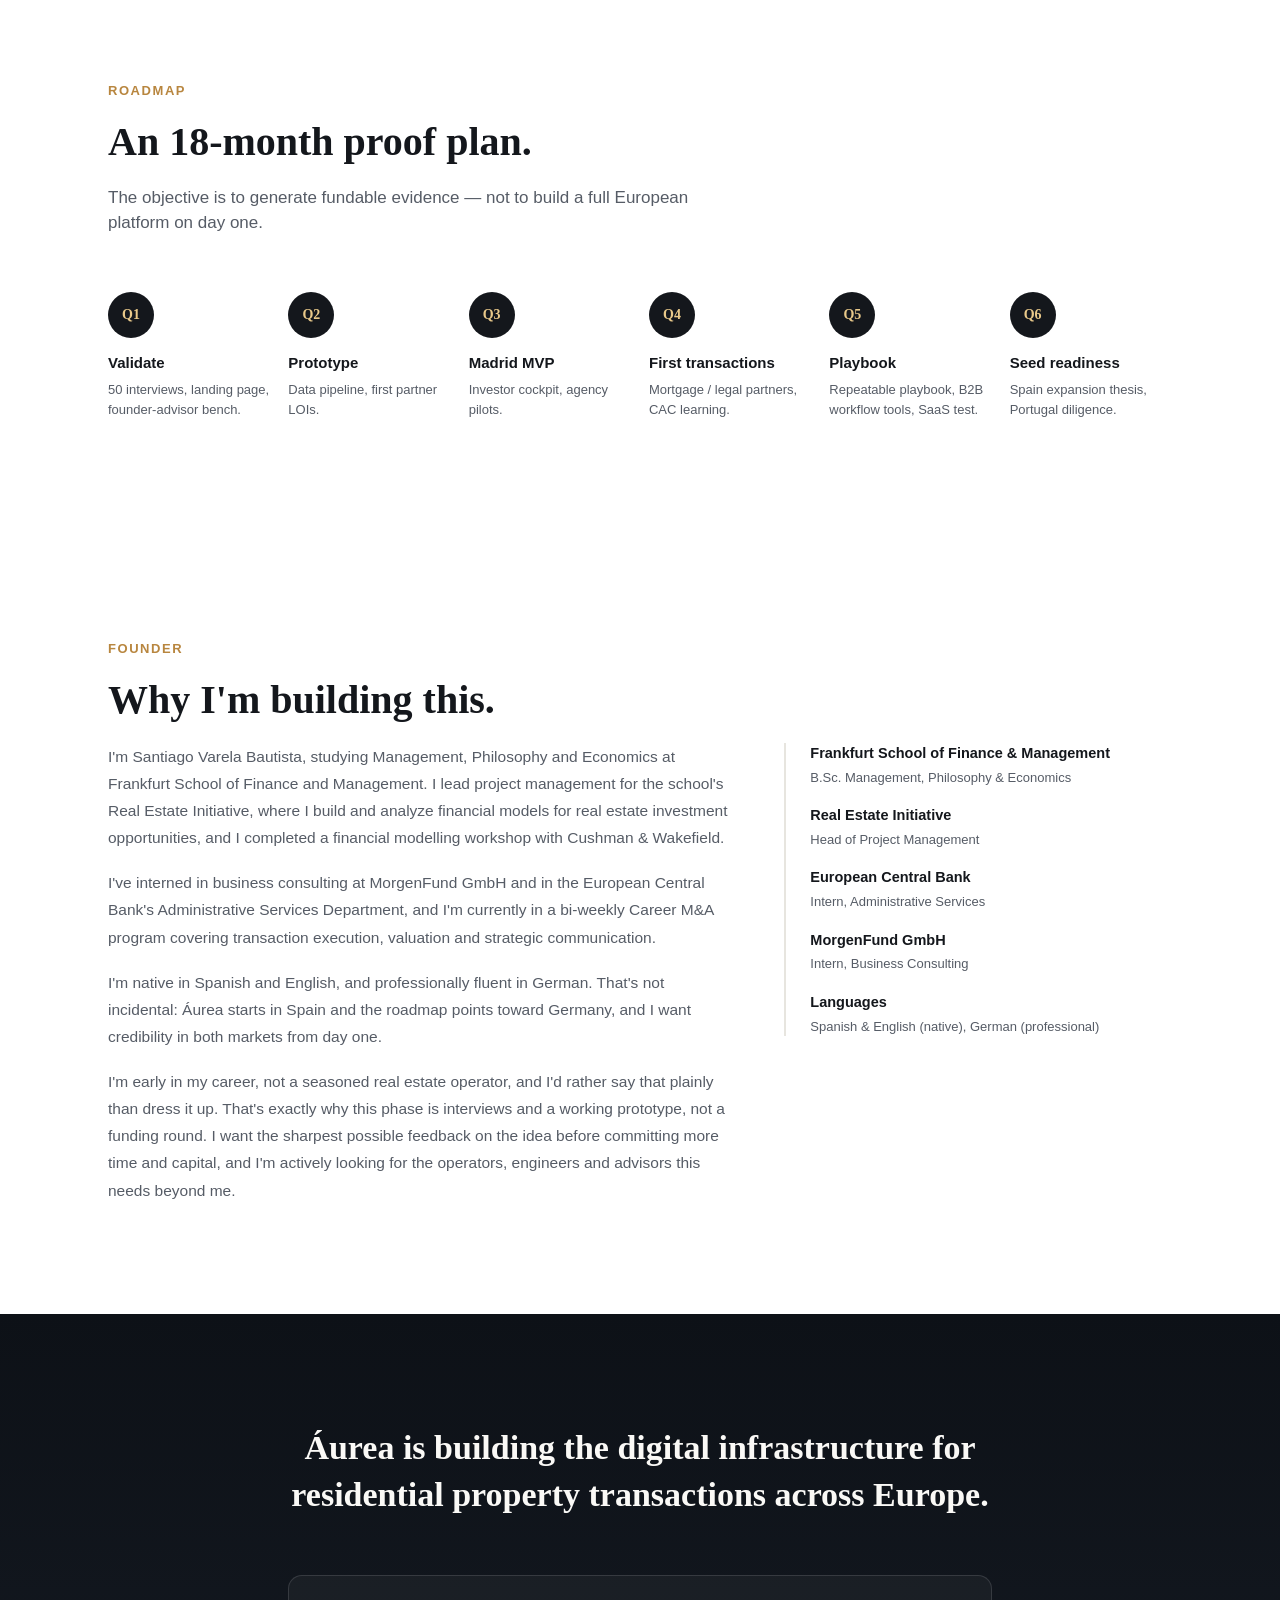
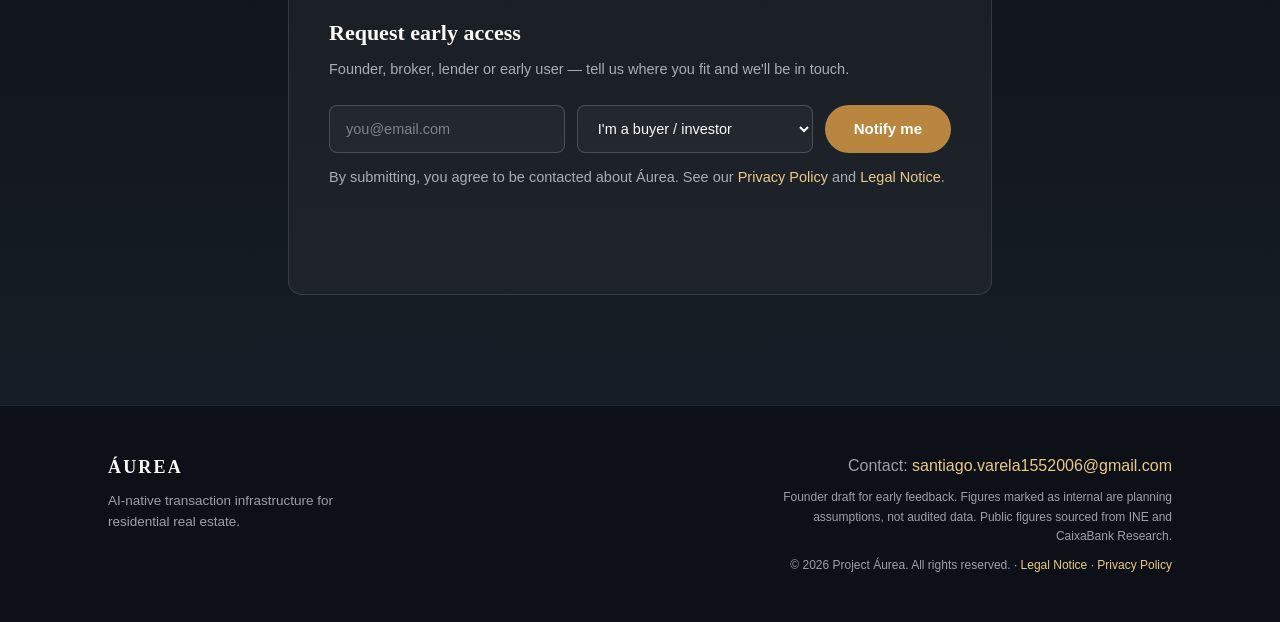
==== commit 4ebc3f7b: "Add files via upload" ====
--- a/index.html
+++ b/index.html
@@ -4,8 +4,18 @@
 <meta charset="UTF-8">
 <meta name="viewport" content="width=device-width, initial-scale=1.0">
 <title>Áurea — AI-Native Transaction Infrastructure for Residential Real Estate</title>
-<meta name="description" content="Áurea digitises and automates the complete residential property transaction lifecycle — starting in Madrid, expanding across Europe.">
+<meta name="description" content="Áurea digitises and automates the complete residential property transaction lifecycle, starting in Madrid, expanding across Europe.">
 <link rel="icon" href="data:image/svg+xml,<svg xmlns=%22http://www.w3.org/2000/svg%22 viewBox=%220 0 100 100%22><text y=%22.9em%22 font-size=%2290%22 fill=%22%23c9a35a%22>A</text></svg>">
+
+<meta property="og:type" content="website">
+<meta property="og:title" content="Áurea — AI-Native Transaction Infrastructure for Residential Real Estate">
+<meta property="og:description" content="Áurea digitises and automates the complete residential property transaction lifecycle, starting in Madrid, expanding across Europe.">
+<meta property="og:image" content="og-image.svg">
+<meta name="twitter:card" content="summary_large_image">
+<meta name="twitter:title" content="Áurea — AI-Native Transaction Infrastructure for Residential Real Estate">
+<meta name="twitter:description" content="Áurea digitises and automates the complete residential property transaction lifecycle, starting in Madrid, expanding across Europe.">
+<meta name="twitter:image" content="og-image.svg">
+
 <link rel="stylesheet" href="styles.css">
 </head>
 <body>
@@ -21,6 +31,7 @@
       <a href="#product">Product</a>
       <a href="#market">Market</a>
       <a href="#roadmap">Roadmap</a>
+      <a href="#founder">Founder</a>
       <a href="cockpit/index.html">Demo</a>
       <a href="#contact" class="nav-cta">Request Access</a>
     </nav>
@@ -260,6 +271,30 @@
         <div class="tl-item">
           <div class="tl-marker">Q6</div>
           <div class="tl-content"><h3>Seed readiness</h3><p>Spain expansion thesis, Portugal diligence.</p></div>
+        </div>
+      </div>
+    </div>
+  </section>
+
+  <!-- FOUNDER -->
+  <section class="section" id="founder">
+    <div class="container">
+      <p class="section-eyebrow reveal">Founder</p>
+      <h2 class="section-title reveal">Why I'm building this.</h2>
+
+      <div class="founder-grid reveal">
+        <div class="founder-bio">
+          <p>I'm Santiago Varela Bautista, studying Management, Philosophy and Economics at Frankfurt School of Finance and Management. I lead project management for the school's Real Estate Initiative, where I build and analyze financial models for real estate investment opportunities, and I completed a financial modelling workshop with Cushman &amp; Wakefield.</p>
+          <p>I've interned in business consulting at MorgenFund GmbH and in the European Central Bank's Administrative Services Department, and I'm currently in a bi-weekly Career M&amp;A program covering transaction execution, valuation and strategic communication.</p>
+          <p>I'm native in Spanish and English, and professionally fluent in German. That's not incidental: Áurea starts in Spain and the roadmap points toward Germany, and I want credibility in both markets from day one.</p>
+          <p>I'm early in my career, not a seasoned real estate operator, and I'd rather say that plainly than dress it up. That's exactly why this phase is interviews and a working prototype, not a funding round. I want the sharpest possible feedback on the idea before committing more time and capital, and I'm actively looking for the operators, engineers and advisors this needs beyond me.</p>
+        </div>
+        <div class="founder-credentials">
+          <div class="credential-item"><strong>Frankfurt School of Finance &amp; Management</strong><span>B.Sc. Management, Philosophy &amp; Economics</span></div>
+          <div class="credential-item"><strong>Real Estate Initiative</strong><span>Head of Project Management</span></div>
+          <div class="credential-item"><strong>European Central Bank</strong><span>Intern, Administrative Services</span></div>
+          <div class="credential-item"><strong>MorgenFund GmbH</strong><span>Intern, Business Consulting</span></div>
+          <div class="credential-item"><strong>Languages</strong><span>Spanish &amp; English (native), German (professional)</span></div>
         </div>
       </div>
     </div>
--- a/styles.css
+++ b/styles.css
@@ -390,6 +390,31 @@
 .layer-row h3 { font-size: 18px; margin-bottom: 6px; }
 .layer-row p { font-size: 14.5px; color: var(--ink-soft); max-width: 560px; }
 
+/* ---------- Founder ---------- */
+.founder-grid {
+  display: grid;
+  grid-template-columns: 1.6fr 1fr;
+  gap: 56px;
+  align-items: start;
+}
+.founder-bio p {
+  font-size: 15.5px;
+  line-height: 1.75;
+  color: var(--ink-soft);
+  margin-bottom: 18px;
+}
+.founder-bio p:last-child { margin-bottom: 0; }
+.founder-credentials {
+  display: flex;
+  flex-direction: column;
+  gap: 18px;
+  border-left: 2px solid var(--line);
+  padding-left: 24px;
+}
+.credential-item { display: flex; flex-direction: column; gap: 3px; }
+.credential-item strong { font-size: 14.5px; color: var(--ink); }
+.credential-item span { font-size: 13px; color: var(--ink-soft); }
+
 /* ---------- Market ---------- */
 .market-grid {
   display: grid;
@@ -578,6 +603,8 @@
   .card-grid { grid-template-columns: 1fr 1fr; }
   .stats-grid { grid-template-columns: 1fr 1fr; }
   .market-grid { grid-template-columns: 1fr; }
+  .founder-grid { grid-template-columns: 1fr; }
+  .founder-credentials { border-left: none; border-top: 2px solid var(--line); padding-left: 0; padding-top: 20px; }
   .timeline { grid-template-columns: repeat(3, 1fr); }
   .footer-meta { text-align: left; }
 }
